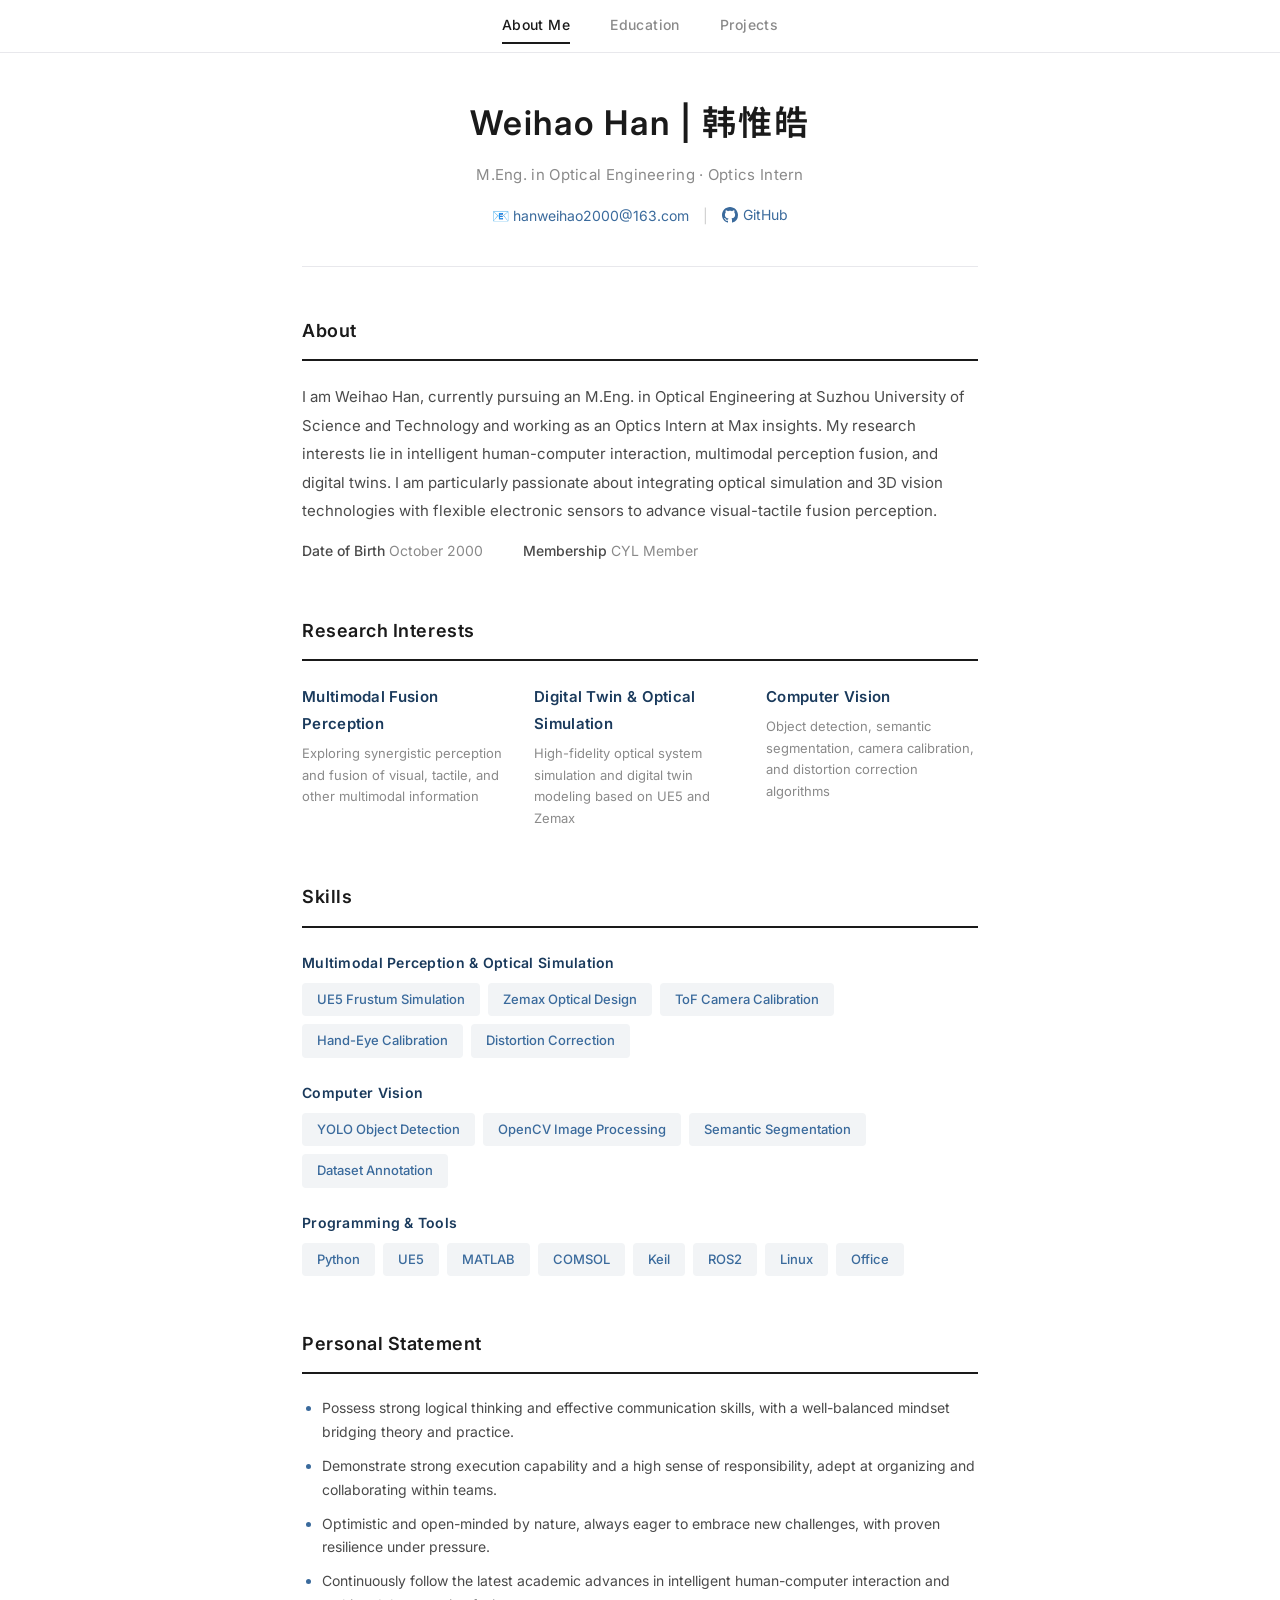
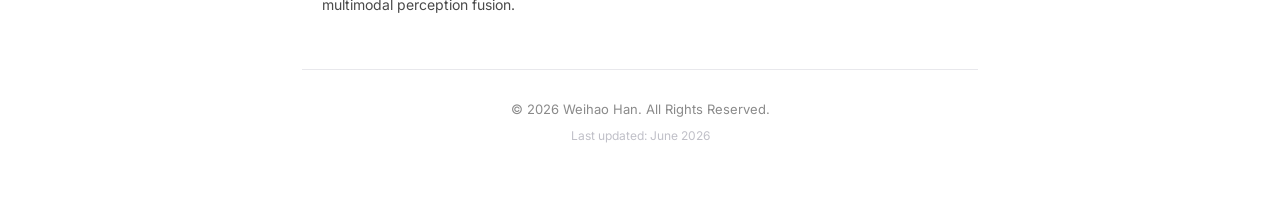
==== index.html @ ac015fcf "Rename MaxinSights to Max insights; mute all videos" ====
<!DOCTYPE html>
<html lang="en">
<head>
  <meta charset="UTF-8">
  <meta name="viewport" content="width=device-width, initial-scale=1.0">
  <title>Weihao Han | Homepage</title>
  <link rel="stylesheet" href="style.css">
  <link rel="preconnect" href="https://fonts.googleapis.com">
  <link rel="preconnect" href="https://fonts.gstatic.com" crossorigin>
  <link href="https://fonts.googleapis.com/css2?family=Inter:wght@300;400;500;600;700&family=Noto+Sans+SC:wght@300;400;500;600;700&display=swap" rel="stylesheet">
</head>
<body>

  <nav class="nav">
    <div class="nav-inner">
      <a href="index.html" class="nav-link active">About Me</a>
      <a href="education.html" class="nav-link">Education</a>
      <a href="projects.html" class="nav-link">Projects</a>
    </div>
  </nav>

  <div class="container">

    <header class="header">
      <h1 class="name">Weihao Han | 韩惟皓</h1>
      <p class="subtitle">M.Eng. in Optical Engineering · Optics Intern</p>
      <div class="contact">
        <span class="contact-item">📧 <a href="mailto:hanweihao2000@163.com">hanweihao2000@163.com</a></span>
        <span class="contact-divider">|</span>
        <span class="contact-item">
          <a href="https://github.com/azure-souls" target="_blank" class="github-link">
            <svg class="github-icon" width="16" height="16" viewBox="0 0 16 16" fill="currentColor"><path d="M8 0C3.58 0 0 3.58 0 8c0 3.54 2.29 6.53 5.47 7.59.4.07.55-.17.55-.38 0-.19-.01-.82-.01-1.49-2.01.37-2.53-.49-2.69-.94-.09-.23-.48-.94-.82-1.13-.28-.15-.68-.52-.01-.53.63-.01 1.08.58 1.23.82.72 1.21 1.87.87 2.33.66.07-.52.28-.87.51-1.07-1.78-.2-3.64-.89-3.64-3.95 0-.87.31-1.59.82-2.15-.08-.2-.36-1.02.08-2.12 0 0 .67-.21 2.2.82.64-.18 1.32-.27 2-.27.68 0 1.36.09 2 .27 1.53-1.04 2.2-.82 2.2-.82.44 1.1.16 1.92.08 2.12.51.56.82 1.27.82 2.15 0 3.07-1.87 3.75-3.65 3.95.29.25.54.73.54 1.48 0 1.07-.01 1.93-.01 2.2 0 .21.15.46.55.38A8.013 8.013 0 0016 8c0-4.42-3.58-8-8-8z"/></svg>
            GitHub
          </a>
        </span>
      </div>
    </header>

    <section class="section" id="about">
      <h2 class="section-title">About</h2>
      <p class="about-text">
        I am Weihao Han, currently pursuing an M.Eng. in Optical Engineering at Suzhou University of Science and Technology and working as an Optics Intern at Max insights. My research interests lie in intelligent human-computer interaction, multimodal perception fusion, and digital twins. I am particularly passionate about integrating optical simulation and 3D vision technologies with flexible electronic sensors to advance visual-tactile fusion perception.
      </p>
      <div class="personal-info">
        <div class="info-row">
          <span class="info-label">Date of Birth</span>
          <span class="info-value">October 2000</span>
        </div>
        <div class="info-row">
          <span class="info-label">Membership</span>
          <span class="info-value">CYL Member</span>
        </div>
      </div>
    </section>

    <section class="section" id="research">
      <h2 class="section-title">Research Interests</h2>
      <div class="research-grid">
        <div class="research-card">
          <h3>Multimodal Fusion Perception</h3>
          <p>Exploring synergistic perception and fusion of visual, tactile, and other multimodal information</p>
        </div>
        <div class="research-card">
          <h3>Digital Twin & Optical Simulation</h3>
          <p>High-fidelity optical system simulation and digital twin modeling based on UE5 and Zemax</p>
        </div>
        <div class="research-card">
          <h3>Computer Vision</h3>
          <p>Object detection, semantic segmentation, camera calibration, and distortion correction algorithms</p>
        </div>
      </div>
    </section>

    <section class="section" id="skills">
      <h2 class="section-title">Skills</h2>
      <div class="skills-group">
        <div class="skill-category">
          <h3 class="skill-cat-title">Multimodal Perception & Optical Simulation</h3>
          <div class="skill-tags">
            <span class="skill-tag">UE5 Frustum Simulation</span>
            <span class="skill-tag">Zemax Optical Design</span>
            <span class="skill-tag">ToF Camera Calibration</span>
            <span class="skill-tag">Hand-Eye Calibration</span>
            <span class="skill-tag">Distortion Correction</span>
          </div>
        </div>
        <div class="skill-category">
          <h3 class="skill-cat-title">Computer Vision</h3>
          <div class="skill-tags">
            <span class="skill-tag">YOLO Object Detection</span>
            <span class="skill-tag">OpenCV Image Processing</span>
            <span class="skill-tag">Semantic Segmentation</span>
            <span class="skill-tag">Dataset Annotation</span>
          </div>
        </div>
        <div class="skill-category">
          <h3 class="skill-cat-title">Programming & Tools</h3>
          <div class="skill-tags">
            <span class="skill-tag">Python</span>
            <span class="skill-tag">UE5</span>
            <span class="skill-tag">MATLAB</span>
            <span class="skill-tag">COMSOL</span>
            <span class="skill-tag">Keil</span>
            <span class="skill-tag">ROS2</span>
            <span class="skill-tag">Linux</span>
            <span class="skill-tag">Office</span>
          </div>
        </div>
      </div>
    </section>

    <section class="section" id="evaluation">
      <h2 class="section-title">Personal Statement</h2>
      <ul class="eval-list">
        <li>Possess strong logical thinking and effective communication skills, with a well-balanced mindset bridging theory and practice.</li>
        <li>Demonstrate strong execution capability and a high sense of responsibility, adept at organizing and collaborating within teams.</li>
        <li>Optimistic and open-minded by nature, always eager to embrace new challenges, with proven resilience under pressure.</li>
        <li>Continuously follow the latest academic advances in intelligent human-computer interaction and multimodal perception fusion.</li>
      </ul>
    </section>

    <footer class="footer">
      <p>&copy; 2026 Weihao Han. All Rights Reserved.</p>
      <p class="footer-update">Last updated: June 2026</p>
    </footer>

  </div>
</body>
</html>
---- style.css ----
* {
  margin: 0;
  padding: 0;
  box-sizing: border-box;
}

:root {
  --bg: #fff;
  --text-primary: #1a1a1a;
  --text-secondary: #4a4a4a;
  --text-muted: #8a8a8a;
  --accent: #1a3a5c;
  --accent-light: #3a6a9c;
  --border: #e8e8ec;
  --tag-bg: #f2f4f6;
  --tag-text: #3a6a9c;
  --transition: 0.15s ease;
}

html {
  scroll-behavior: smooth;
  -webkit-font-smoothing: antialiased;
  -moz-osx-font-smoothing: grayscale;
}

body {
  font-family: 'Inter', 'Noto Sans SC', -apple-system, BlinkMacSystemFont, 'Segoe UI', sans-serif;
  background: var(--bg);
  color: var(--text-primary);
  line-height: 1.8;
  font-size: 15px;
  font-weight: 400;
}

.nav {
  position: fixed;
  top: 0;
  left: 0;
  right: 0;
  z-index: 100;
  background: rgba(255, 255, 255, 0.92);
  backdrop-filter: blur(8px);
  -webkit-backdrop-filter: blur(8px);
  border-bottom: 1px solid var(--border);
}

.nav-inner {
  max-width: 740px;
  margin: 0 auto;
  padding: 0 32px;
  display: flex;
  align-items: center;
  justify-content: center;
  gap: 40px;
  height: 52px;
}

.nav-link {
  font-size: 14px;
  font-weight: 500;
  color: var(--text-muted);
  text-decoration: none;
  letter-spacing: 0.03em;
  transition: color var(--transition);
  padding: 4px 0;
  border-bottom: 2px solid transparent;
}

.nav-link:hover {
  color: var(--text-primary);
}

.nav-link.active {
  color: var(--text-primary);
  border-bottom-color: var(--text-primary);
}

.container {
  max-width: 740px;
  margin: 0 auto;
  padding: 92px 32px 60px;
}

.header {
  text-align: center;
  padding-bottom: 36px;
  margin-bottom: 48px;
  border-bottom: 1px solid var(--border);
}

.name {
  font-size: 34px;
  font-weight: 600;
  color: var(--text-primary);
  letter-spacing: 0.05em;
  margin-bottom: 8px;
}

.subtitle {
  font-size: 15px;
  font-weight: 400;
  color: var(--text-muted);
  margin-bottom: 14px;
  letter-spacing: 0.02em;
}

.contact {
  display: flex;
  align-items: center;
  justify-content: center;
  flex-wrap: wrap;
  gap: 2px;
  font-size: 14px;
  color: var(--text-muted);
}

.contact-item a {
  color: var(--accent-light);
  text-decoration: none;
  transition: color var(--transition);
}

.contact-item a:hover {
  text-decoration: underline;
}

.contact-divider {
  margin: 0 12px;
  color: #ccc;
  user-select: none;
}

.github-link {
  display: inline-flex;
  align-items: center;
  gap: 5px;
  color: var(--text-muted);
  text-decoration: none;
  transition: color var(--transition);
}

.github-link:hover {
  color: var(--text-primary);
}

.github-icon {
  flex-shrink: 0;
}

.section {
  margin-bottom: 52px;
}

.section-title {
  font-size: 18px;
  font-weight: 600;
  color: var(--text-primary);
  margin-bottom: 22px;
  padding-bottom: 12px;
  border-bottom: 2px solid var(--text-primary);
  letter-spacing: 0.03em;
}

.about-text {
  color: var(--text-secondary);
  font-size: 15px;
  line-height: 1.9;
  margin-bottom: 12px;
}

.personal-info {
  display: flex;
  gap: 40px;
}

.info-row {
  font-size: 14px;
  color: var(--text-muted);
}

.info-label {
  font-weight: 500;
  color: var(--text-secondary);
}

.edu-item {
  margin-bottom: 28px;
  position: relative;
}

.edu-item:last-child {
  margin-bottom: 0;
}

.edu-header {
  display: flex;
  align-items: baseline;
  gap: 14px;
  margin-bottom: 2px;
  flex-wrap: wrap;
}

.edu-degree {
  font-size: 13px;
  font-weight: 600;
  color: var(--accent);
  letter-spacing: 0.04em;
}

.edu-school {
  font-size: 17px;
  font-weight: 600;
  color: var(--text-primary);
}

.edu-time {
  font-size: 13px;
  color: var(--text-muted);
  margin-left: auto;
}

.edu-major {
  font-size: 14px;
  color: var(--text-muted);
  margin-bottom: 10px;
}

.edu-detail {
  padding-left: 14px;
  border-left: 2px solid var(--border);
}

.edu-detail p {
  font-size: 14px;
  color: var(--text-secondary);
  margin-bottom: 5px;
  line-height: 1.7;
}

.edu-detail p:last-child {
  margin-bottom: 0;
}

.edu-detail strong {
  color: var(--text-primary);
  font-weight: 600;
}

.research-grid {
  display: grid;
  grid-template-columns: repeat(3, 1fr);
  gap: 20px;
}

.research-card {
  padding: 0;
}

.research-card h3 {
  font-size: 15px;
  font-weight: 600;
  color: var(--accent);
  margin-bottom: 6px;
  letter-spacing: 0.02em;
}

.research-card p {
  font-size: 13px;
  color: var(--text-muted);
  line-height: 1.65;
}

.project-item {
  margin-bottom: 32px;
  position: relative;
}

.project-item:last-child {
  margin-bottom: 0;
}

.project-header {
  display: flex;
  align-items: baseline;
  justify-content: space-between;
  flex-wrap: wrap;
  gap: 8px;
  margin-bottom: 2px;
}

.project-title {
  font-size: 16px;
  font-weight: 600;
  color: var(--text-primary);
  letter-spacing: 0.02em;
}

.project-title a {
  color: inherit;
  text-decoration: none;
  transition: color var(--transition);
}

.project-title a:hover {
  color: var(--accent-light);
}

.project-time {
  font-size: 13px;
  font-weight: 500;
  color: var(--text-muted);
  white-space: nowrap;
}

.project-role {
  font-size: 13px;
  color: var(--accent-light);
  margin-bottom: 10px;
}

.project-details {
  padding-left: 16px;
  border-left: 2px solid var(--border);
}

.project-details li {
  font-size: 14px;
  color: var(--text-secondary);
  margin-bottom: 7px;
  line-height: 1.75;
}

.project-details li:last-child {
  margin-bottom: 0;
}

.project-details li::marker {
  color: var(--accent-light);
}

.project-item-link {
  text-decoration: none;
  color: inherit;
  display: block;
  cursor: pointer;
  transition: opacity var(--transition);
}

.project-item-link:hover {
  opacity: 0.85;
}

.media-placeholder {
  width: 100%;
  min-height: 200px;
  background: #f8f9fa;
  border: 1px dashed var(--border);
  border-radius: 4px;
  display: flex;
  flex-direction: column;
  align-items: center;
  justify-content: center;
  color: var(--text-muted);
  font-size: 14px;
  margin: 24px 0;
  text-align: center;
  padding: 24px;
}

.media-placeholder p {
  margin-bottom: 8px;
}

.media-placeholder .media-hint {
  font-size: 13px;
  color: #b0b0b8;
}

.media-subsection {
  margin-bottom: 28px;
}

.media-subsection:last-child {
  margin-bottom: 0;
}

.media-subsection-title {
  font-size: 15px;
  font-weight: 600;
  color: var(--text-primary);
  margin-bottom: 14px;
  padding-left: 12px;
  border-left: 2px solid var(--accent);
}

.media-category {
  margin-bottom: 36px;
}

.media-category:last-child {
  margin-bottom: 0;
}

.media-category-title {
  font-size: 17px;
  font-weight: 600;
  color: var(--accent);
  margin-bottom: 18px;
  letter-spacing: 0.02em;
}

.media-grid {
  display: grid;
  grid-template-columns: repeat(2, 1fr);
  gap: 12px;
  margin-bottom: 16px;
}

.media-grid.col-3 {
  grid-template-columns: repeat(3, 1fr);
}

.media-grid img {
  width: 100%;
  height: 220px;
  object-fit: cover;
  border-radius: 4px;
  border: 1px solid var(--border);
  cursor: pointer;
  transition: opacity var(--transition);
}

.media-grid img:hover {
  opacity: 0.85;
}

.media-grid video {
  width: 100%;
  height: auto;
  border-radius: 4px;
  border: 1px solid var(--border);
  background: #000;
}

.project-item-no-link {
  cursor: default;
  opacity: 0.6;
}

.project-item-no-link:hover {
  opacity: 0.6;
}

.lightbox {
  display: none;
  position: fixed;
  top: 0;
  left: 0;
  right: 0;
  bottom: 0;
  background: rgba(0, 0, 0, 0.9);
  z-index: 200;
  align-items: center;
  justify-content: center;
  cursor: pointer;
}

.lightbox.active {
  display: flex;
}

.lightbox img {
  max-width: 90vw;
  max-height: 90vh;
  border-radius: 4px;
}

.lightbox-close {
  position: absolute;
  top: 24px;
  right: 32px;
  color: #fff;
  font-size: 32px;
  cursor: pointer;
  z-index: 201;
}

.back-link {
  display: inline-flex;
  align-items: center;
  gap: 6px;
  font-size: 14px;
  color: var(--text-muted);
  text-decoration: none;
  margin-bottom: 32px;
  transition: color var(--transition);
}

.back-link:hover {
  color: var(--text-primary);
}

.skills-group {
  display: flex;
  flex-direction: column;
  gap: 22px;
}

.skill-cat-title {
  font-size: 14px;
  font-weight: 600;
  color: var(--accent);
  margin-bottom: 8px;
  letter-spacing: 0.02em;
}

.skill-tags {
  display: flex;
  flex-wrap: wrap;
  gap: 8px;
}

.skill-tag {
  display: inline-block;
  font-size: 13px;
  font-weight: 500;
  color: var(--tag-text);
  background: var(--tag-bg);
  padding: 5px 15px;
  border-radius: 4px;
  transition: background var(--transition), color var(--transition);
}

.skill-tag:hover {
  background: var(--accent);
  color: #fff;
}

.eval-list {
  padding-left: 20px;
}

.eval-list li {
  font-size: 14px;
  color: var(--text-secondary);
  margin-bottom: 10px;
  line-height: 1.7;
}

.eval-list li:last-child {
  margin-bottom: 0;
}

.eval-list li::marker {
  color: var(--accent-light);
}

.footer {
  text-align: center;
  padding: 28px 0 0;
  margin-top: 48px;
  border-top: 1px solid var(--border);
  color: var(--text-muted);
  font-size: 13px;
}

.footer p {
  margin-bottom: 4px;
}

.footer-update {
  font-size: 12px;
  color: #c0c0c8;
}

@media (max-width: 680px) {
  .nav-inner {
    gap: 28px;
    padding: 0 20px;
  }

  .container {
    padding: 72px 20px 40px;
  }

  .name {
    font-size: 28px;
  }

  .subtitle {
    font-size: 14px;
  }

  .research-grid {
    grid-template-columns: 1fr;
  }

  .project-header {
    flex-direction: column;
  }

  .personal-info {
    flex-direction: column;
    gap: 8px;
  }

  .skill-tags {
    gap: 6px;
  }

  .contact {
    flex-direction: column;
    gap: 4px;
  }

  .contact-divider {
    display: none;
  }

  .media-grid {
    grid-template-columns: 1fr;
  }

  .media-grid.col-3 {
    grid-template-columns: 1fr;
  }
}
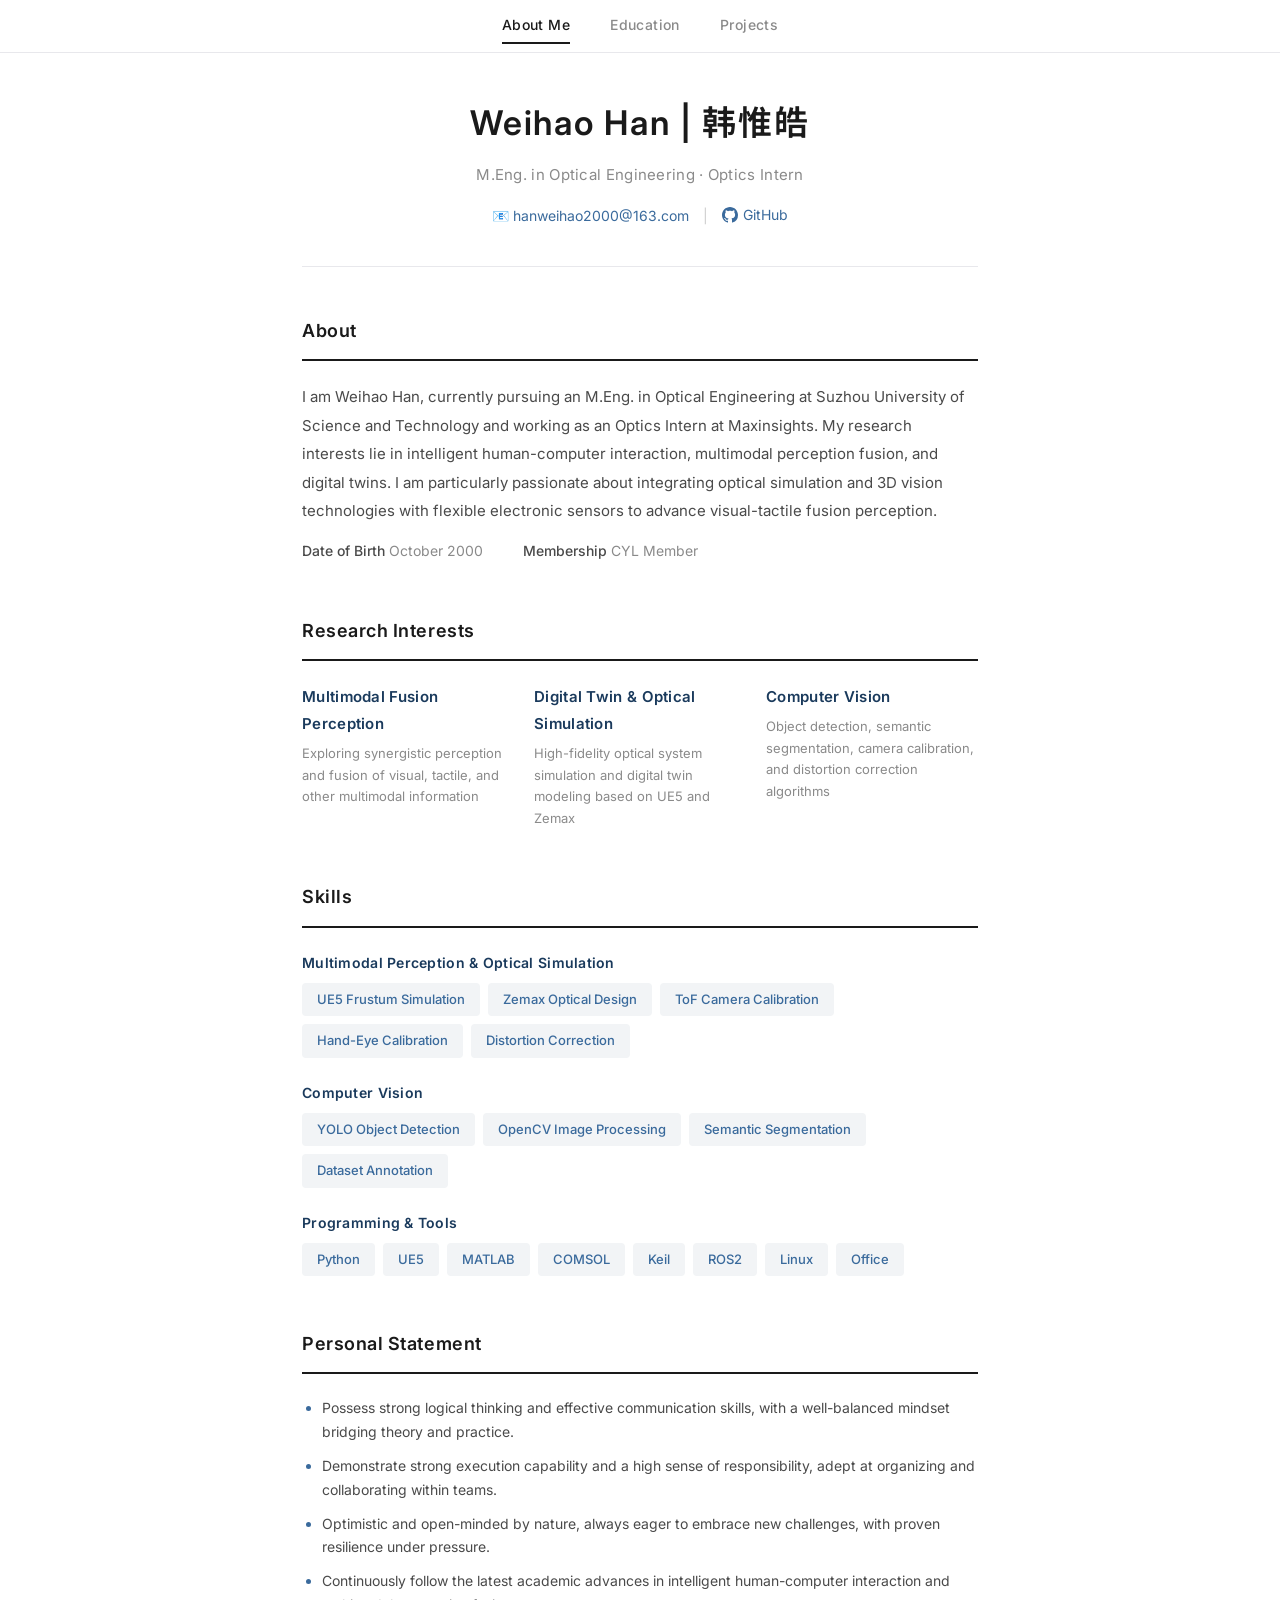
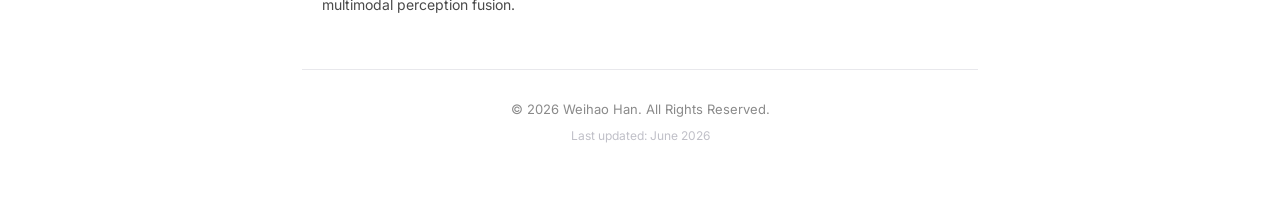
==== commit 59a50aeb: "Fix: Max insights -> Maxinsights" ====
--- a/index.html
+++ b/index.html
@@ -39,7 +39,7 @@
     <section class="section" id="about">
       <h2 class="section-title">About</h2>
       <p class="about-text">
-        I am Weihao Han, currently pursuing an M.Eng. in Optical Engineering at Suzhou University of Science and Technology and working as an Optics Intern at Max insights. My research interests lie in intelligent human-computer interaction, multimodal perception fusion, and digital twins. I am particularly passionate about integrating optical simulation and 3D vision technologies with flexible electronic sensors to advance visual-tactile fusion perception.
+        I am Weihao Han, currently pursuing an M.Eng. in Optical Engineering at Suzhou University of Science and Technology and working as an Optics Intern at Maxinsights. My research interests lie in intelligent human-computer interaction, multimodal perception fusion, and digital twins. I am particularly passionate about integrating optical simulation and 3D vision technologies with flexible electronic sensors to advance visual-tactile fusion perception.
       </p>
       <div class="personal-info">
         <div class="info-row">
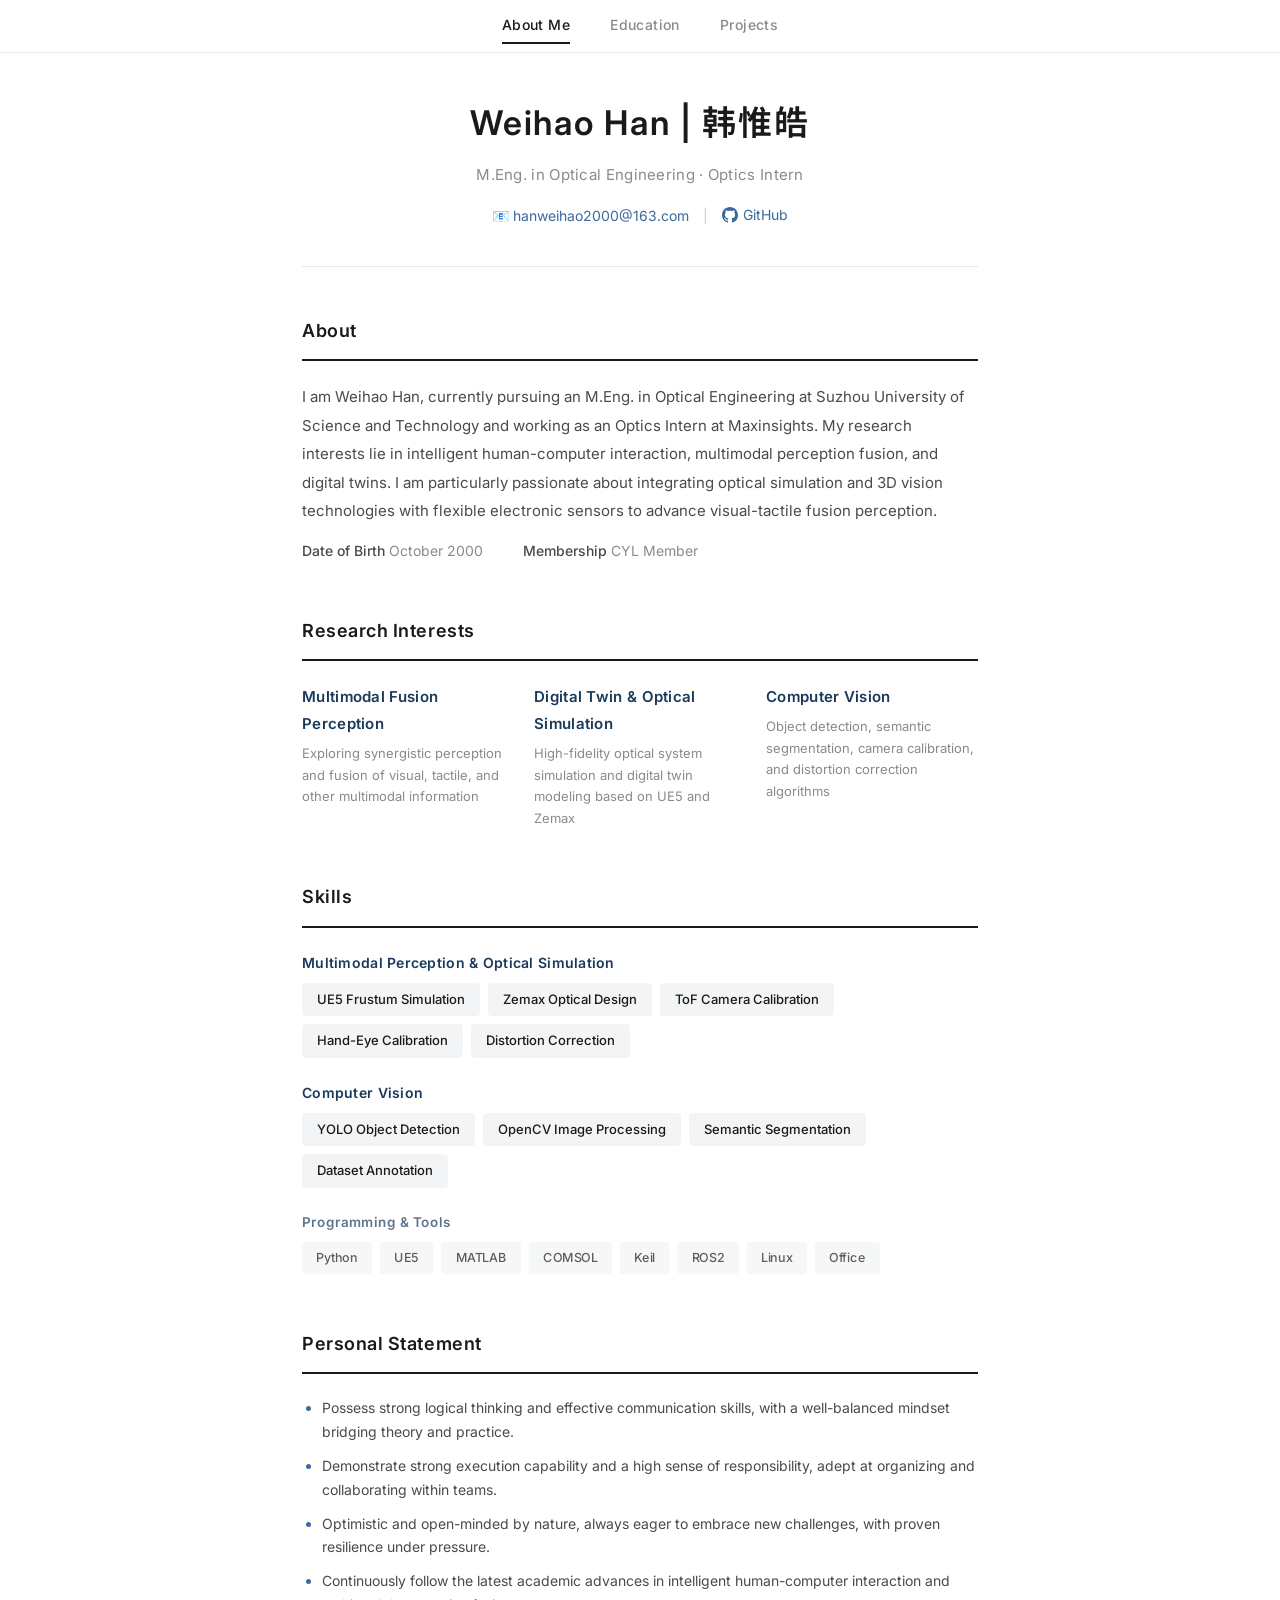
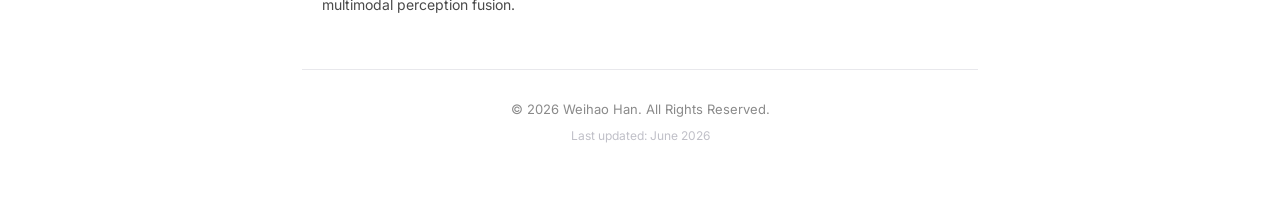
==== commit 95385199: "tian jia chao lian jie" ====
--- a/index.html
+++ b/index.html
@@ -74,26 +74,30 @@
     <section class="section" id="skills">
       <h2 class="section-title">Skills</h2>
       <div class="skills-group">
-        <div class="skill-category">
-          <h3 class="skill-cat-title">Multimodal Perception & Optical Simulation</h3>
-          <div class="skill-tags">
-            <span class="skill-tag">UE5 Frustum Simulation</span>
-            <span class="skill-tag">Zemax Optical Design</span>
-            <span class="skill-tag">ToF Camera Calibration</span>
-            <span class="skill-tag">Hand-Eye Calibration</span>
-            <span class="skill-tag">Distortion Correction</span>
+        <a href="project-1.html" class="skill-category-link">
+          <div class="skill-category">
+            <h3 class="skill-cat-title">Multimodal Perception & Optical Simulation</h3>
+            <div class="skill-tags">
+              <span class="skill-tag">UE5 Frustum Simulation</span>
+              <span class="skill-tag">Zemax Optical Design</span>
+              <span class="skill-tag">ToF Camera Calibration</span>
+              <span class="skill-tag">Hand-Eye Calibration</span>
+              <span class="skill-tag">Distortion Correction</span>
+            </div>
           </div>
-        </div>
-        <div class="skill-category">
-          <h3 class="skill-cat-title">Computer Vision</h3>
-          <div class="skill-tags">
-            <span class="skill-tag">YOLO Object Detection</span>
-            <span class="skill-tag">OpenCV Image Processing</span>
-            <span class="skill-tag">Semantic Segmentation</span>
-            <span class="skill-tag">Dataset Annotation</span>
+        </a>
+        <a href="project-2.html" class="skill-category-link">
+          <div class="skill-category">
+            <h3 class="skill-cat-title">Computer Vision</h3>
+            <div class="skill-tags">
+              <span class="skill-tag">YOLO Object Detection</span>
+              <span class="skill-tag">OpenCV Image Processing</span>
+              <span class="skill-tag">Semantic Segmentation</span>
+              <span class="skill-tag">Dataset Annotation</span>
+            </div>
           </div>
-        </div>
-        <div class="skill-category">
+        </a>
+        <div class="skill-category skill-category-no-link">
           <h3 class="skill-cat-title">Programming & Tools</h3>
           <div class="skill-tags">
             <span class="skill-tag">Python</span>
--- a/style.css
+++ b/style.css
@@ -271,8 +271,13 @@
 }
 
 .project-item {
-  margin-bottom: 32px;
+  margin-bottom: 40px;
   position: relative;
+  padding: 20px 18px;
+  margin-left: -18px;
+  margin-right: -18px;
+  border-radius: 4px;
+  transition: background var(--transition);
 }
 
 .project-item:last-child {
@@ -343,11 +348,10 @@
   color: inherit;
   display: block;
   cursor: pointer;
-  transition: opacity var(--transition);
-}
-
-.project-item-link:hover {
-  opacity: 0.85;
+}
+
+.project-item-link:hover .project-item {
+  background: #d4e4fc;
 }
 
 .media-placeholder {
@@ -449,6 +453,10 @@
 
 .project-item-no-link:hover {
   opacity: 0.6;
+}
+
+.project-item-no-link:hover .project-item {
+  background: transparent;
 }
 
 .lightbox {
@@ -506,6 +514,26 @@
   gap: 22px;
 }
 
+.skill-category-link {
+  text-decoration: none;
+  color: inherit;
+  display: block;
+}
+
+.skill-category-link:hover .skill-category {
+  background: #d4e4fc;
+}
+
+.skill-category {
+  transition: background var(--transition);
+}
+
+.skill-category-no-link {
+  opacity: 0.7;
+  transform: scale(0.96);
+  transform-origin: top left;
+}
+
 .skill-cat-title {
   font-size: 14px;
   font-weight: 600;
@@ -524,16 +552,10 @@
   display: inline-block;
   font-size: 13px;
   font-weight: 500;
-  color: var(--tag-text);
+  color: var(--text-primary);
   background: var(--tag-bg);
   padding: 5px 15px;
   border-radius: 4px;
-  transition: background var(--transition), color var(--transition);
-}
-
-.skill-tag:hover {
-  background: var(--accent);
-  color: #fff;
 }
 
 .eval-list {
@@ -624,4 +646,10 @@
   .media-grid.col-3 {
     grid-template-columns: 1fr;
   }
-}
+
+  .project-item {
+    margin-left: -12px;
+    margin-right: -12px;
+    padding: 16px 12px;
+  }
+}
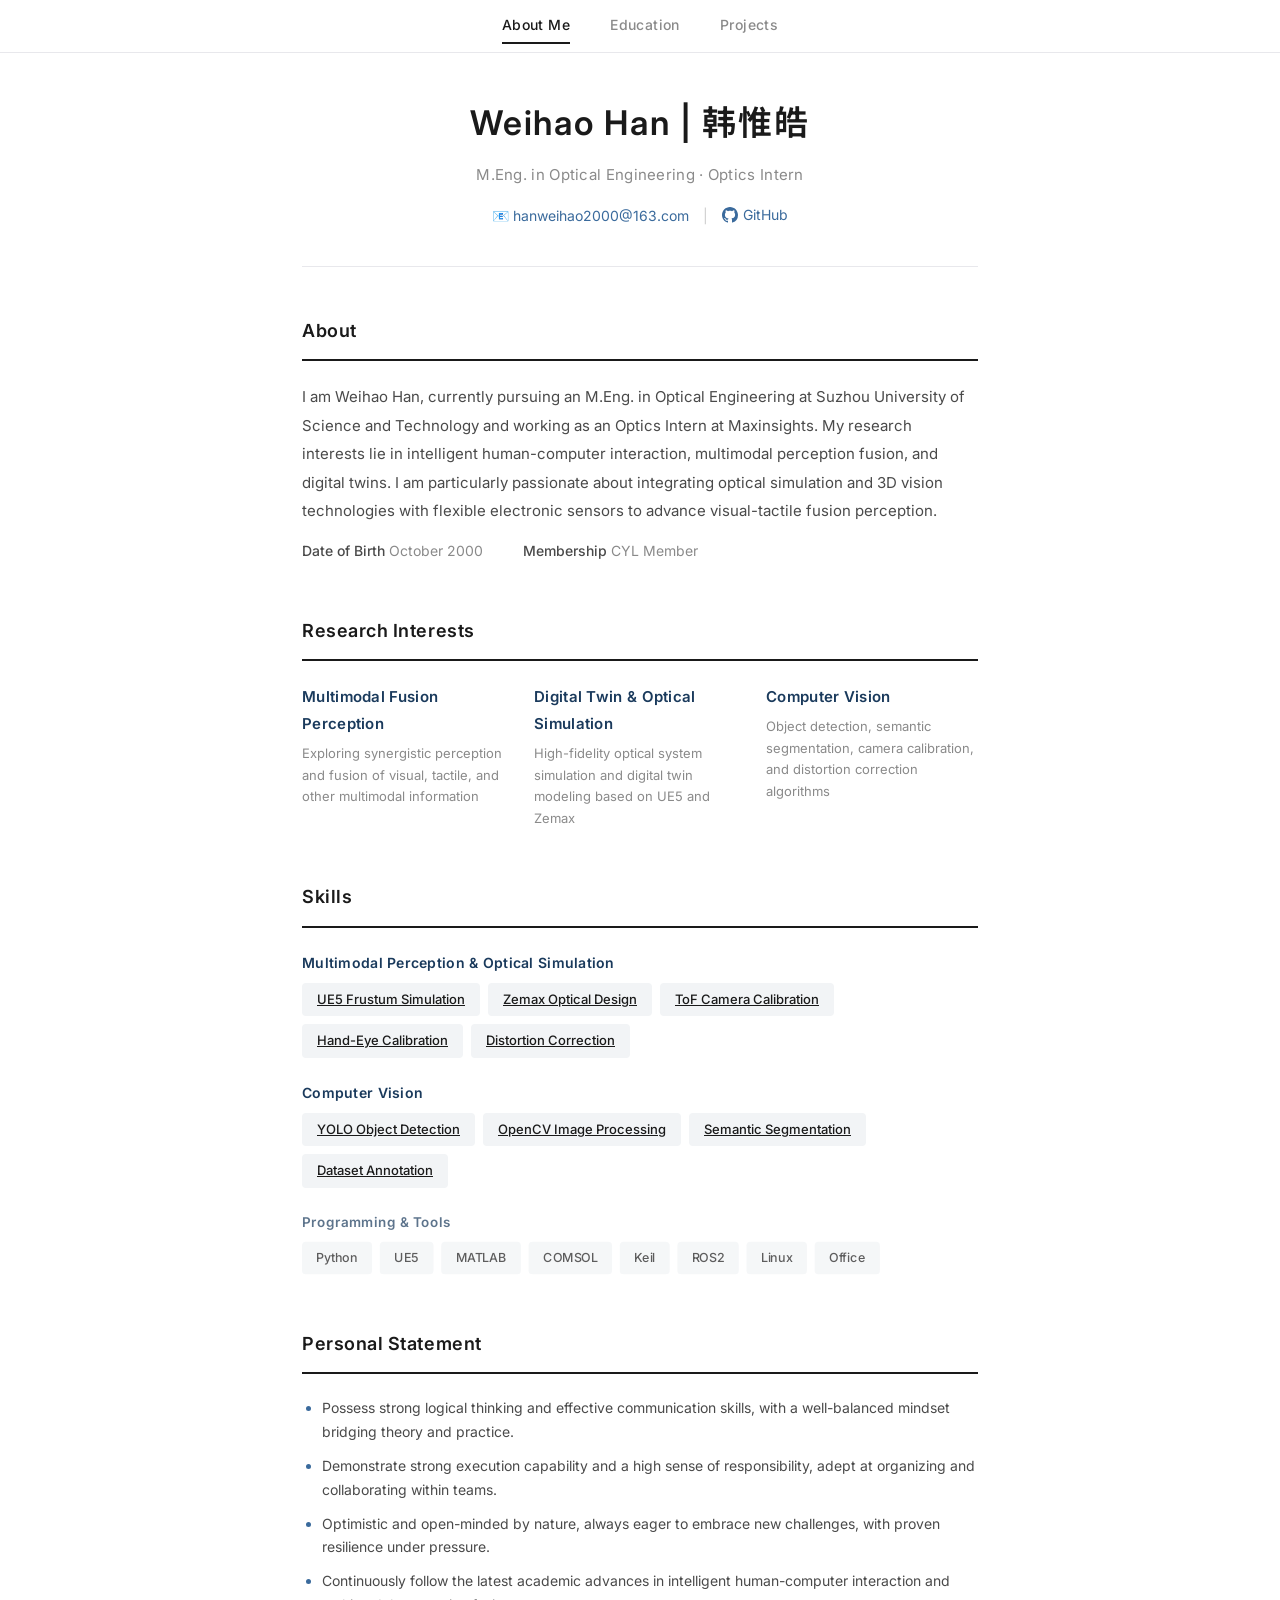
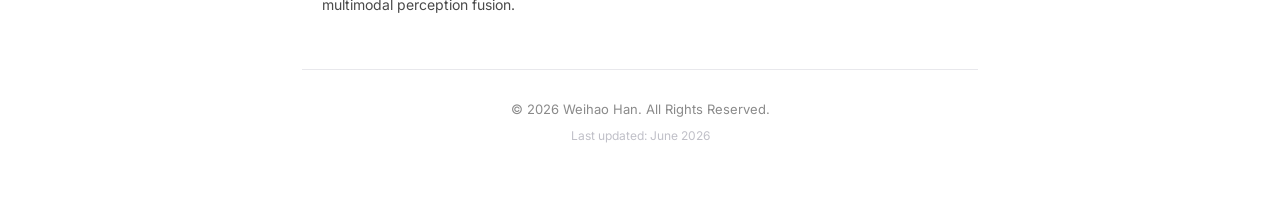
==== commit f9f33df9: "tian jia chao lian jie2.0" ====
--- a/index.html
+++ b/index.html
@@ -74,29 +74,25 @@
     <section class="section" id="skills">
       <h2 class="section-title">Skills</h2>
       <div class="skills-group">
-        <a href="project-1.html" class="skill-category-link">
-          <div class="skill-category">
-            <h3 class="skill-cat-title">Multimodal Perception & Optical Simulation</h3>
-            <div class="skill-tags">
-              <span class="skill-tag">UE5 Frustum Simulation</span>
-              <span class="skill-tag">Zemax Optical Design</span>
-              <span class="skill-tag">ToF Camera Calibration</span>
-              <span class="skill-tag">Hand-Eye Calibration</span>
-              <span class="skill-tag">Distortion Correction</span>
-            </div>
+        <div class="skill-category">
+          <h3 class="skill-cat-title">Multimodal Perception & Optical Simulation</h3>
+          <div class="skill-tags">
+            <a href="project-1.html" class="skill-tag">UE5 Frustum Simulation</a>
+            <a href="project-1.html" class="skill-tag">Zemax Optical Design</a>
+            <a href="project-1.html" class="skill-tag">ToF Camera Calibration</a>
+            <a href="project-3.html" class="skill-tag">Hand-Eye Calibration</a>
+            <a href="project-1.html" class="skill-tag">Distortion Correction</a>
           </div>
-        </a>
-        <a href="project-2.html" class="skill-category-link">
-          <div class="skill-category">
-            <h3 class="skill-cat-title">Computer Vision</h3>
-            <div class="skill-tags">
-              <span class="skill-tag">YOLO Object Detection</span>
-              <span class="skill-tag">OpenCV Image Processing</span>
-              <span class="skill-tag">Semantic Segmentation</span>
-              <span class="skill-tag">Dataset Annotation</span>
-            </div>
+        </div>
+        <div class="skill-category">
+          <h3 class="skill-cat-title">Computer Vision</h3>
+          <div class="skill-tags">
+            <a href="project-2.html" class="skill-tag">YOLO Object Detection</a>
+            <a href="project-3.html" class="skill-tag">OpenCV Image Processing</a>
+            <a href="project-2.html" class="skill-tag">Semantic Segmentation</a>
+            <a href="project-2.html" class="skill-tag">Dataset Annotation</a>
           </div>
-        </a>
+        </div>
         <div class="skill-category skill-category-no-link">
           <h3 class="skill-cat-title">Programming & Tools</h3>
           <div class="skill-tags">
--- a/style.css
+++ b/style.css
@@ -514,24 +514,18 @@
   gap: 22px;
 }
 
-.skill-category-link {
-  text-decoration: none;
-  color: inherit;
-  display: block;
-}
-
-.skill-category-link:hover .skill-category {
-  background: #d4e4fc;
-}
-
-.skill-category {
-  transition: background var(--transition);
-}
-
 .skill-category-no-link {
   opacity: 0.7;
   transform: scale(0.96);
   transform-origin: top left;
+}
+
+a.skill-tag {
+  transition: background var(--transition);
+}
+
+a.skill-tag:hover {
+  background: #d4e4fc;
 }
 
 .skill-cat-title {
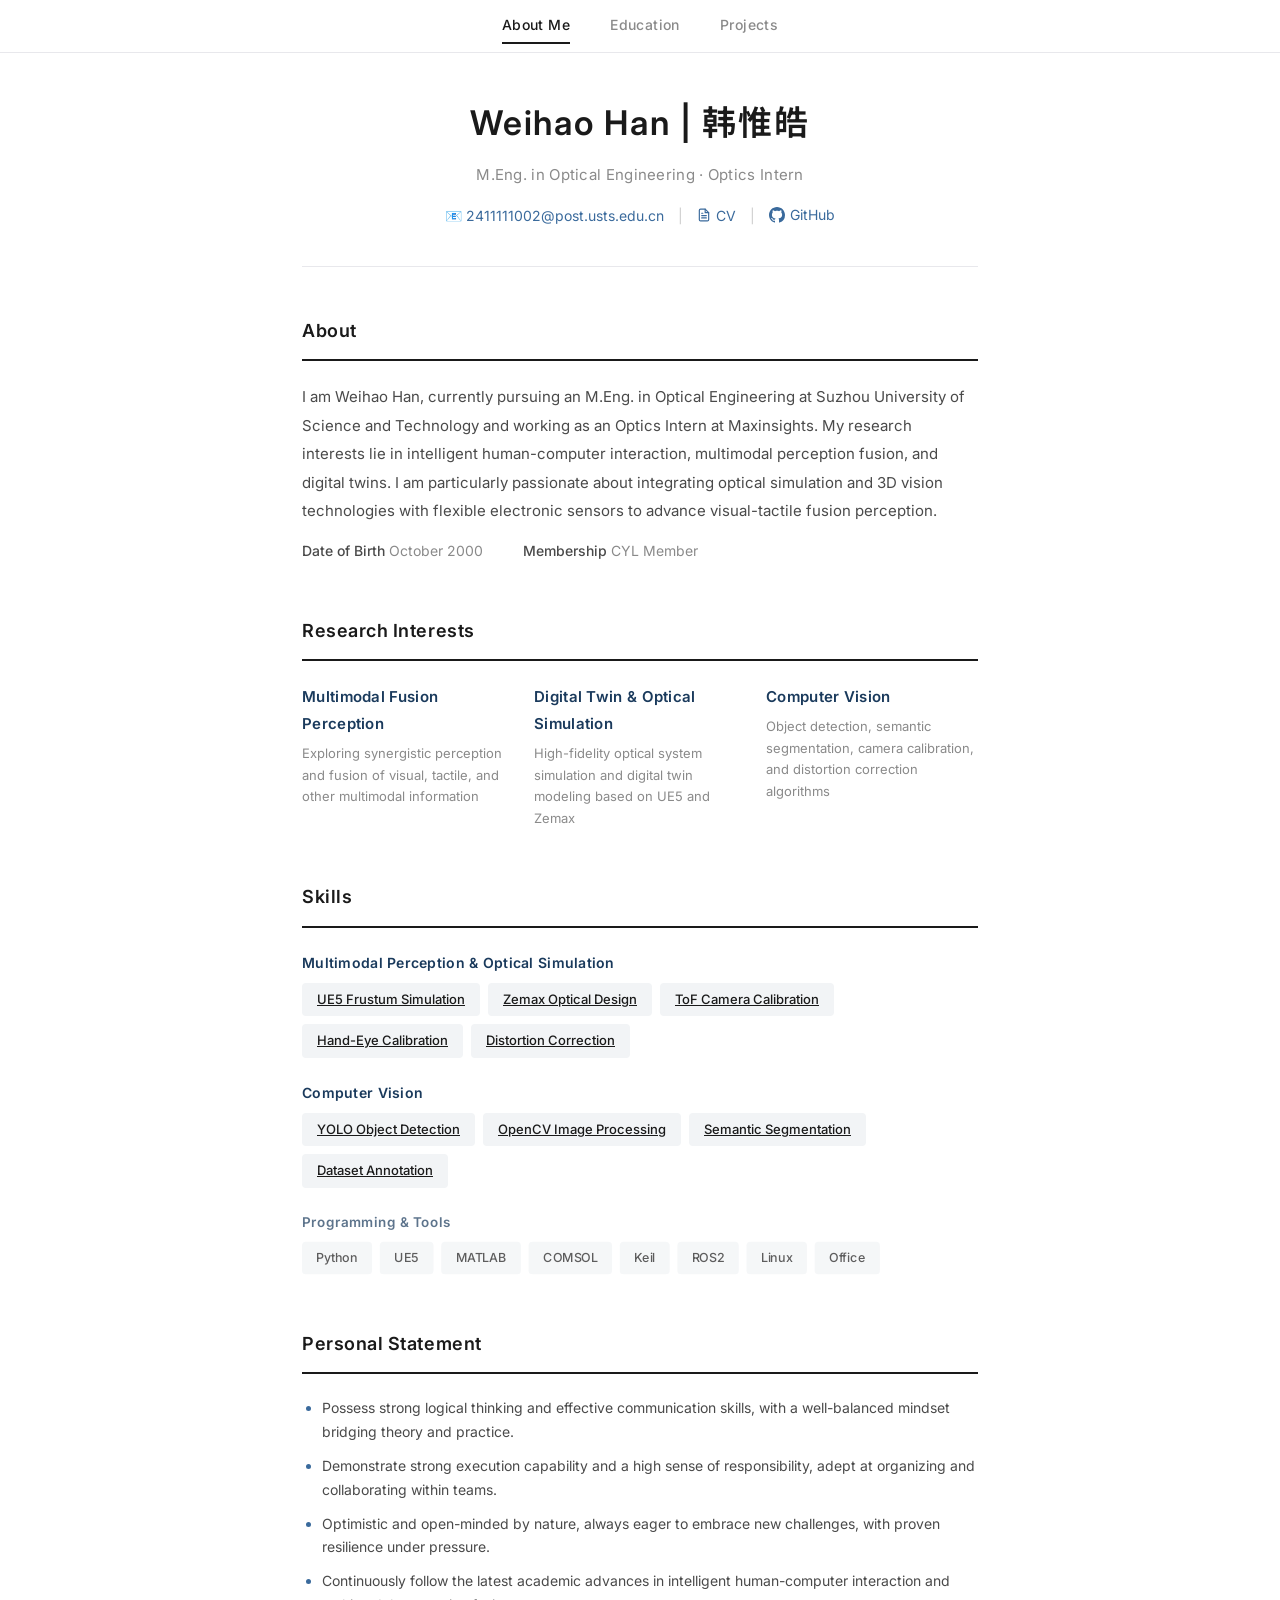
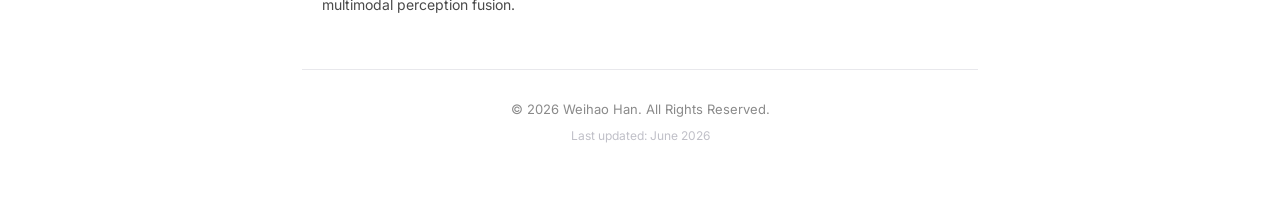
==== commit 7543aa68: "Update email, add CV link, fix .nojekyll, add window opener media" ====
--- a/index.html
+++ b/index.html
@@ -25,7 +25,14 @@
       <h1 class="name">Weihao Han | 韩惟皓</h1>
       <p class="subtitle">M.Eng. in Optical Engineering · Optics Intern</p>
       <div class="contact">
-        <span class="contact-item">📧 <a href="mailto:hanweihao2000@163.com">hanweihao2000@163.com</a></span>
+        <span class="contact-item">📧 <a href="mailto:2411111002@post.usts.edu.cn">2411111002@post.usts.edu.cn</a></span>
+        <span class="contact-divider">|</span>
+        <span class="contact-item">
+          <a href="韩惟皓申博简历.pdf" target="_blank" class="cv-link">
+            <svg class="cv-icon" width="14" height="14" viewBox="0 0 24 24" fill="none" stroke="currentColor" stroke-width="2" stroke-linecap="round" stroke-linejoin="round"><path d="M14 2H6a2 2 0 0 0-2 2v16a2 2 0 0 0 2 2h12a2 2 0 0 0 2-2V8z"/><polyline points="14 2 14 8 20 8"/><line x1="16" y1="13" x2="8" y2="13"/><line x1="16" y1="17" x2="8" y2="17"/><polyline points="10 9 9 9 8 9"/></svg>
+            CV
+          </a>
+        </span>
         <span class="contact-divider">|</span>
         <span class="contact-item">
           <a href="https://github.com/azure-souls" target="_blank" class="github-link">
--- a/style.css
+++ b/style.css
@@ -144,6 +144,23 @@
 }
 
 .github-icon {
+  flex-shrink: 0;
+}
+
+.cv-link {
+  display: inline-flex;
+  align-items: center;
+  gap: 5px;
+  color: var(--text-muted);
+  text-decoration: none;
+  transition: color var(--transition);
+}
+
+.cv-link:hover {
+  color: var(--text-primary);
+}
+
+.cv-icon {
   flex-shrink: 0;
 }
 
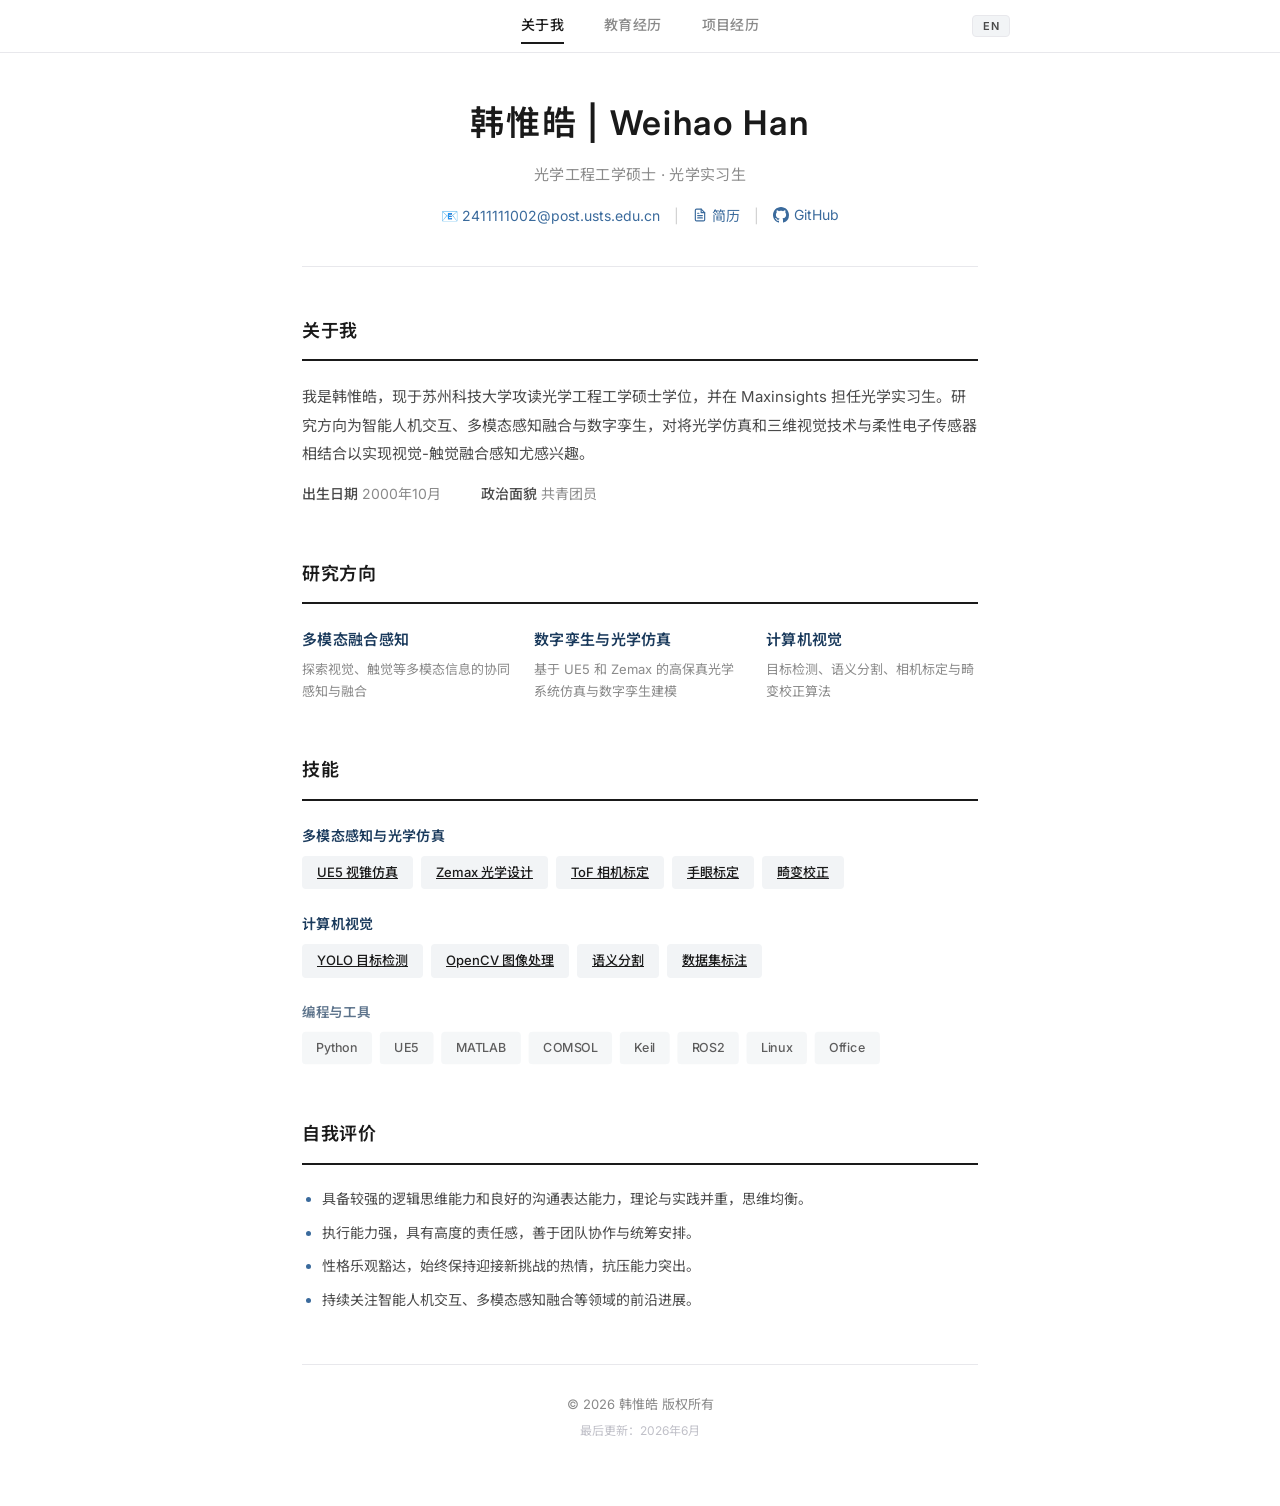
==== commit 526bd9d4: "add bilingual i18n support (Chinese/English)" ====
--- a/index.html
+++ b/index.html
@@ -1,9 +1,9 @@
 <!DOCTYPE html>
-<html lang="en">
+<html lang="zh-CN">
 <head>
   <meta charset="UTF-8">
   <meta name="viewport" content="width=device-width, initial-scale=1.0">
-  <title>Weihao Han | Homepage</title>
+  <title data-i18n="index.title">韩惟皓 | 个人主页</title>
   <link rel="stylesheet" href="style.css">
   <link rel="preconnect" href="https://fonts.googleapis.com">
   <link rel="preconnect" href="https://fonts.gstatic.com" crossorigin>
@@ -13,24 +13,25 @@
 
   <nav class="nav">
     <div class="nav-inner">
-      <a href="index.html" class="nav-link active">About Me</a>
-      <a href="education.html" class="nav-link">Education</a>
-      <a href="projects.html" class="nav-link">Projects</a>
+      <a href="index.html" class="nav-link active" data-i18n="nav.about">关于我</a>
+      <a href="education.html" class="nav-link" data-i18n="nav.education">教育经历</a>
+      <a href="projects.html" class="nav-link" data-i18n="nav.projects">项目经历</a>
+      <button id="lang-toggle" onclick="toggleLang()" class="lang-toggle">EN</button>
     </div>
   </nav>
 
   <div class="container">
 
     <header class="header">
-      <h1 class="name">Weihao Han | 韩惟皓</h1>
-      <p class="subtitle">M.Eng. in Optical Engineering · Optics Intern</p>
+      <h1 class="name" data-i18n="header.name">韩惟皓 | Weihao Han</h1>
+      <p class="subtitle" data-i18n="header.subtitle">光学工程工学硕士 · 光学实习生</p>
       <div class="contact">
-        <span class="contact-item">📧 <a href="mailto:2411111002@post.usts.edu.cn">2411111002@post.usts.edu.cn</a></span>
+        <span class="contact-item"><a href="mailto:2411111002@post.usts.edu.cn" data-i18n="header.email">📧 2411111002@post.usts.edu.cn</a></span>
         <span class="contact-divider">|</span>
         <span class="contact-item">
           <a href="韩惟皓申博简历.pdf" target="_blank" class="cv-link">
             <svg class="cv-icon" width="14" height="14" viewBox="0 0 24 24" fill="none" stroke="currentColor" stroke-width="2" stroke-linecap="round" stroke-linejoin="round"><path d="M14 2H6a2 2 0 0 0-2 2v16a2 2 0 0 0 2 2h12a2 2 0 0 0 2-2V8z"/><polyline points="14 2 14 8 20 8"/><line x1="16" y1="13" x2="8" y2="13"/><line x1="16" y1="17" x2="8" y2="17"/><polyline points="10 9 9 9 8 9"/></svg>
-            CV
+            <span data-i18n="header.cv">简历</span>
           </a>
         </span>
         <span class="contact-divider">|</span>
@@ -44,64 +45,64 @@
     </header>
 
     <section class="section" id="about">
-      <h2 class="section-title">About</h2>
-      <p class="about-text">
-        I am Weihao Han, currently pursuing an M.Eng. in Optical Engineering at Suzhou University of Science and Technology and working as an Optics Intern at Maxinsights. My research interests lie in intelligent human-computer interaction, multimodal perception fusion, and digital twins. I am particularly passionate about integrating optical simulation and 3D vision technologies with flexible electronic sensors to advance visual-tactile fusion perception.
+      <h2 class="section-title" data-i18n="index.about">关于我</h2>
+      <p class="about-text" data-i18n="index.about.text">
+        我是韩惟皓，现于苏州科技大学攻读光学工程工学硕士学位，并在 Maxinsights 担任光学实习生。研究方向为智能人机交互、多模态感知融合与数字孪生，对将光学仿真和三维视觉技术与柔性电子传感器相结合以实现视觉-触觉融合感知尤感兴趣。
       </p>
       <div class="personal-info">
         <div class="info-row">
-          <span class="info-label">Date of Birth</span>
-          <span class="info-value">October 2000</span>
+          <span class="info-label" data-i18n="index.dob">出生日期</span>
+          <span class="info-value" data-i18n="index.dob.val">2000年10月</span>
         </div>
         <div class="info-row">
-          <span class="info-label">Membership</span>
-          <span class="info-value">CYL Member</span>
+          <span class="info-label" data-i18n="index.member">政治面貌</span>
+          <span class="info-value" data-i18n="index.member.val">共青团员</span>
         </div>
       </div>
     </section>
 
     <section class="section" id="research">
-      <h2 class="section-title">Research Interests</h2>
+      <h2 class="section-title" data-i18n="index.research">研究方向</h2>
       <div class="research-grid">
         <div class="research-card">
-          <h3>Multimodal Fusion Perception</h3>
-          <p>Exploring synergistic perception and fusion of visual, tactile, and other multimodal information</p>
+          <h3 data-i18n="index.r1.title">多模态融合感知</h3>
+          <p data-i18n="index.r1.desc">探索视觉、触觉等多模态信息的协同感知与融合</p>
         </div>
         <div class="research-card">
-          <h3>Digital Twin & Optical Simulation</h3>
-          <p>High-fidelity optical system simulation and digital twin modeling based on UE5 and Zemax</p>
+          <h3 data-i18n="index.r2.title">数字孪生与光学仿真</h3>
+          <p data-i18n="index.r2.desc">基于 UE5 和 Zemax 的高保真光学系统仿真与数字孪生建模</p>
         </div>
         <div class="research-card">
-          <h3>Computer Vision</h3>
-          <p>Object detection, semantic segmentation, camera calibration, and distortion correction algorithms</p>
+          <h3 data-i18n="index.r3.title">计算机视觉</h3>
+          <p data-i18n="index.r3.desc">目标检测、语义分割、相机标定与畸变校正算法</p>
         </div>
       </div>
     </section>
 
     <section class="section" id="skills">
-      <h2 class="section-title">Skills</h2>
+      <h2 class="section-title" data-i18n="index.skills">技能</h2>
       <div class="skills-group">
         <div class="skill-category">
-          <h3 class="skill-cat-title">Multimodal Perception & Optical Simulation</h3>
+          <h3 class="skill-cat-title" data-i18n="index.skills.cat1">多模态感知与光学仿真</h3>
           <div class="skill-tags">
-            <a href="project-1.html" class="skill-tag">UE5 Frustum Simulation</a>
-            <a href="project-1.html" class="skill-tag">Zemax Optical Design</a>
-            <a href="project-1.html" class="skill-tag">ToF Camera Calibration</a>
-            <a href="project-3.html" class="skill-tag">Hand-Eye Calibration</a>
-            <a href="project-1.html" class="skill-tag">Distortion Correction</a>
+            <a href="project-1.html" class="skill-tag" data-i18n="index.skills.tag.ue5">UE5 视锥仿真</a>
+            <a href="project-1.html" class="skill-tag" data-i18n="index.skills.tag.zemax">Zemax 光学设计</a>
+            <a href="project-1.html" class="skill-tag" data-i18n="index.skills.tag.tof">ToF 相机标定</a>
+            <a href="project-3.html" class="skill-tag" data-i18n="index.skills.tag.handeye">手眼标定</a>
+            <a href="project-1.html" class="skill-tag" data-i18n="index.skills.tag.distortion">畸变校正</a>
           </div>
         </div>
         <div class="skill-category">
-          <h3 class="skill-cat-title">Computer Vision</h3>
+          <h3 class="skill-cat-title" data-i18n="index.skills.cat2">计算机视觉</h3>
           <div class="skill-tags">
-            <a href="project-2.html" class="skill-tag">YOLO Object Detection</a>
-            <a href="project-3.html" class="skill-tag">OpenCV Image Processing</a>
-            <a href="project-2.html" class="skill-tag">Semantic Segmentation</a>
-            <a href="project-2.html" class="skill-tag">Dataset Annotation</a>
+            <a href="project-2.html" class="skill-tag" data-i18n="index.skills.tag.yolo">YOLO 目标检测</a>
+            <a href="project-3.html" class="skill-tag" data-i18n="index.skills.tag.opencv">OpenCV 图像处理</a>
+            <a href="project-2.html" class="skill-tag" data-i18n="index.skills.tag.seg">语义分割</a>
+            <a href="project-2.html" class="skill-tag" data-i18n="index.skills.tag.annot">数据集标注</a>
           </div>
         </div>
         <div class="skill-category skill-category-no-link">
-          <h3 class="skill-cat-title">Programming & Tools</h3>
+          <h3 class="skill-cat-title" data-i18n="index.skills.cat3">编程与工具</h3>
           <div class="skill-tags">
             <span class="skill-tag">Python</span>
             <span class="skill-tag">UE5</span>
@@ -117,20 +118,22 @@
     </section>
 
     <section class="section" id="evaluation">
-      <h2 class="section-title">Personal Statement</h2>
+      <h2 class="section-title" data-i18n="index.statement">自我评价</h2>
       <ul class="eval-list">
-        <li>Possess strong logical thinking and effective communication skills, with a well-balanced mindset bridging theory and practice.</li>
-        <li>Demonstrate strong execution capability and a high sense of responsibility, adept at organizing and collaborating within teams.</li>
-        <li>Optimistic and open-minded by nature, always eager to embrace new challenges, with proven resilience under pressure.</li>
-        <li>Continuously follow the latest academic advances in intelligent human-computer interaction and multimodal perception fusion.</li>
+        <li data-i18n="index.eval.1">具备较强的逻辑思维能力和良好的沟通表达能力，理论与实践并重，思维均衡。</li>
+        <li data-i18n="index.eval.2">执行能力强，具有高度的责任感，善于团队协作与统筹安排。</li>
+        <li data-i18n="index.eval.3">性格乐观豁达，始终保持迎接新挑战的热情，抗压能力突出。</li>
+        <li data-i18n="index.eval.4">持续关注智能人机交互、多模态感知融合等领域的前沿进展。</li>
       </ul>
     </section>
 
     <footer class="footer">
-      <p>&copy; 2026 Weihao Han. All Rights Reserved.</p>
-      <p class="footer-update">Last updated: June 2026</p>
+      <p data-i18n="footer.copyright">© 2026 韩惟皓 版权所有</p>
+      <p class="footer-update" data-i18n="footer.updated">最后更新：2026年6月</p>
     </footer>
 
   </div>
+
+  <script src="i18n.js"></script>
 </body>
 </html>
--- a/style.css
+++ b/style.css
@@ -53,6 +53,30 @@
   justify-content: center;
   gap: 40px;
   height: 52px;
+  position: relative;
+}
+
+.lang-toggle {
+  position: absolute;
+  right: 0;
+  top: 50%;
+  transform: translateY(-50%);
+  background: var(--tag-bg);
+  border: 1px solid var(--border);
+  color: var(--text-secondary);
+  font-size: 11px;
+  font-weight: 600;
+  font-family: inherit;
+  padding: 3px 10px;
+  border-radius: 4px;
+  cursor: pointer;
+  letter-spacing: 0.04em;
+  transition: all var(--transition);
+}
+
+.lang-toggle:hover {
+  background: var(--border);
+  color: var(--text-primary);
 }
 
 .nav-link {
@@ -663,4 +687,12 @@
     margin-right: -12px;
     padding: 16px 12px;
   }
-}
+
+  .lang-toggle {
+    position: static;
+    transform: none;
+    margin-top: 8px;
+    font-size: 12px;
+    padding: 4px 14px;
+  }
+}
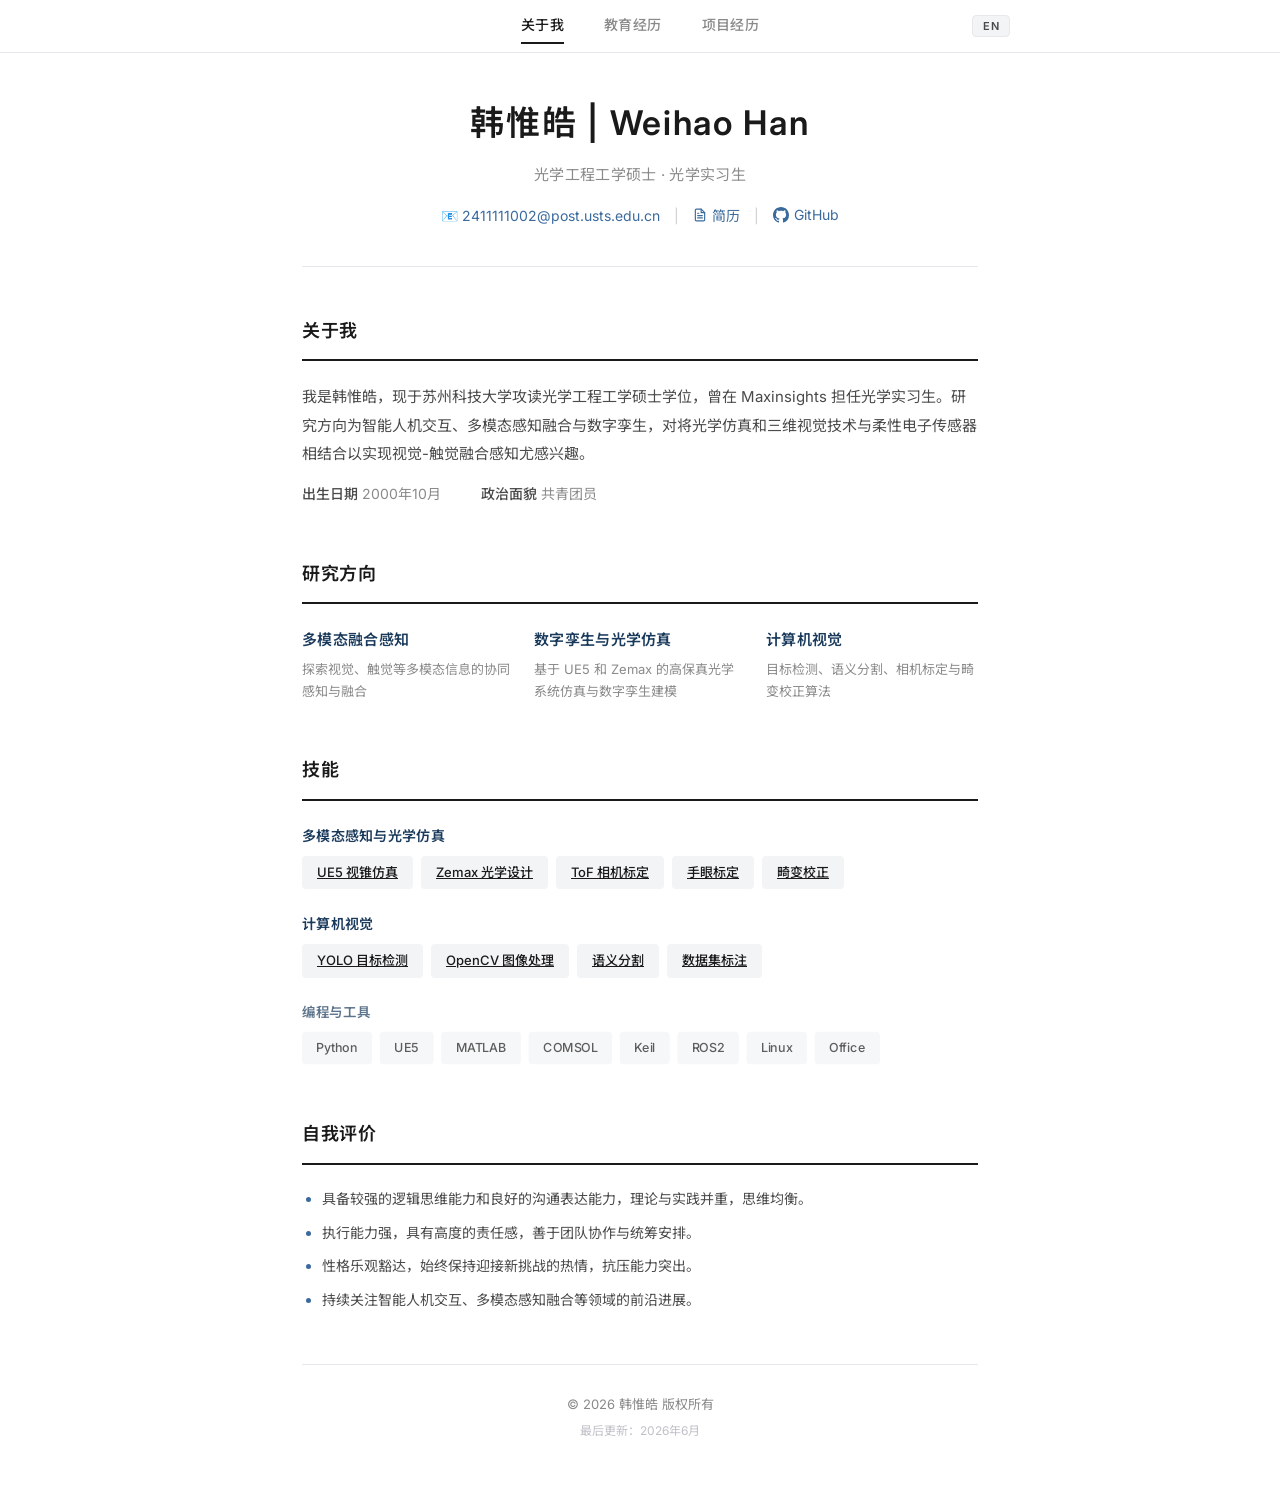
==== commit 708c05f5: "update about me wording" ====
--- a/index.html
+++ b/index.html
@@ -29,7 +29,7 @@
         <span class="contact-item"><a href="mailto:2411111002@post.usts.edu.cn" data-i18n="header.email">📧 2411111002@post.usts.edu.cn</a></span>
         <span class="contact-divider">|</span>
         <span class="contact-item">
-          <a href="韩惟皓申博简历.pdf" target="_blank" class="cv-link">
+          <a href="韩惟皓求职简历.pdf" target="_blank" class="cv-link">
             <svg class="cv-icon" width="14" height="14" viewBox="0 0 24 24" fill="none" stroke="currentColor" stroke-width="2" stroke-linecap="round" stroke-linejoin="round"><path d="M14 2H6a2 2 0 0 0-2 2v16a2 2 0 0 0 2 2h12a2 2 0 0 0 2-2V8z"/><polyline points="14 2 14 8 20 8"/><line x1="16" y1="13" x2="8" y2="13"/><line x1="16" y1="17" x2="8" y2="17"/><polyline points="10 9 9 9 8 9"/></svg>
             <span data-i18n="header.cv">简历</span>
           </a>
@@ -47,7 +47,7 @@
     <section class="section" id="about">
       <h2 class="section-title" data-i18n="index.about">关于我</h2>
       <p class="about-text" data-i18n="index.about.text">
-        我是韩惟皓，现于苏州科技大学攻读光学工程工学硕士学位，并在 Maxinsights 担任光学实习生。研究方向为智能人机交互、多模态感知融合与数字孪生，对将光学仿真和三维视觉技术与柔性电子传感器相结合以实现视觉-触觉融合感知尤感兴趣。
+        我是韩惟皓，现于苏州科技大学攻读光学工程工学硕士学位，曾在 Maxinsights 担任光学实习生。研究方向为智能人机交互、多模态感知融合与数字孪生，对将光学仿真和三维视觉技术与柔性电子传感器相结合以实现视觉-触觉融合感知尤感兴趣。
       </p>
       <div class="personal-info">
         <div class="info-row">
--- a/style.css
+++ b/style.css
@@ -485,6 +485,34 @@
   border-radius: 4px;
   border: 1px solid var(--border);
   background: #000;
+}
+
+.media-figure {
+  margin: 0;
+  display: flex;
+  flex-direction: column;
+}
+
+.media-figure img {
+  width: 100%;
+  height: 220px;
+  object-fit: cover;
+  border-radius: 4px;
+  border: 1px solid var(--border);
+  cursor: pointer;
+  transition: opacity var(--transition);
+}
+
+.media-figure img:hover {
+  opacity: 0.85;
+}
+
+.media-caption {
+  font-size: 12px;
+  color: var(--text-muted);
+  text-align: center;
+  margin-top: 6px;
+  line-height: 1.5;
 }
 
 .project-item-no-link {
